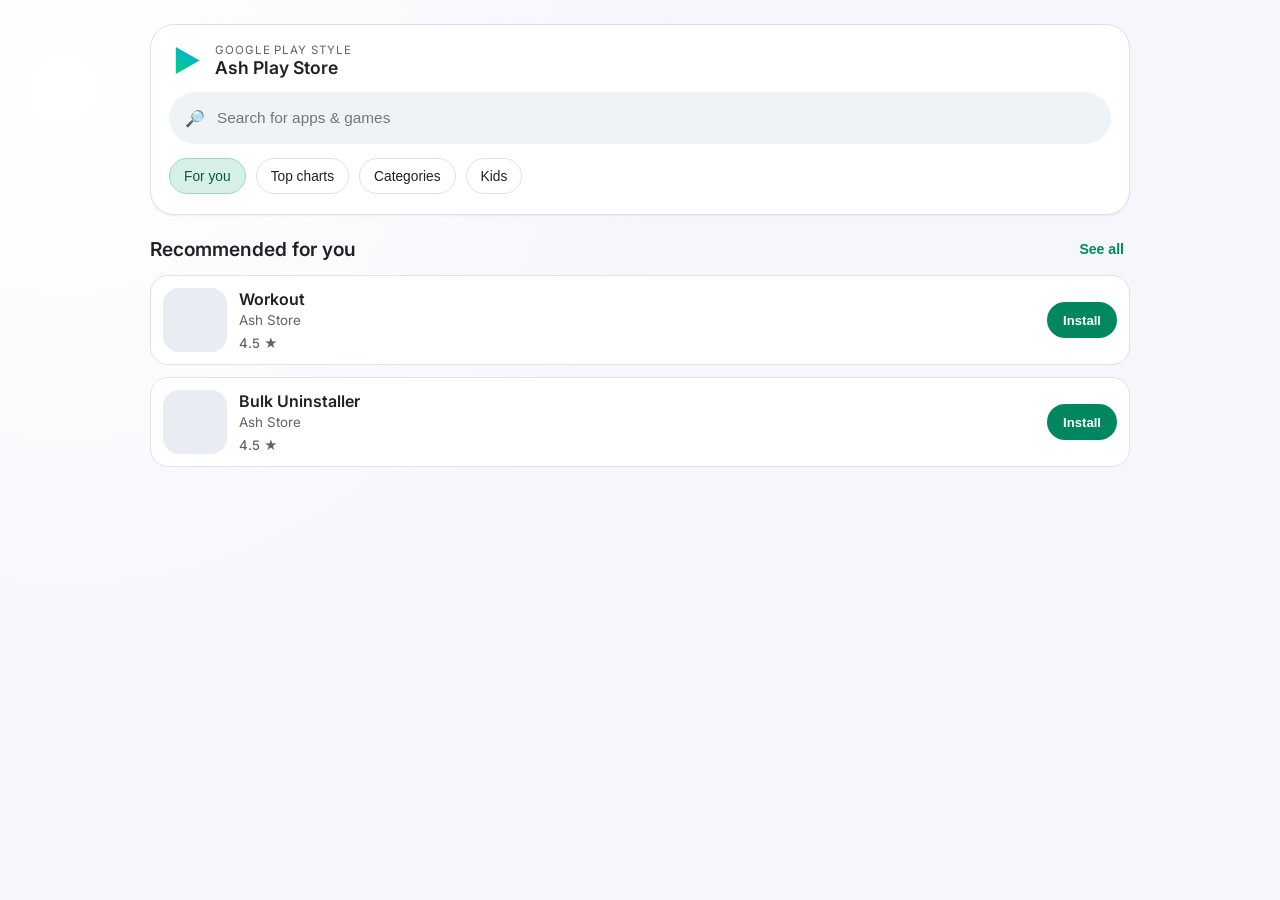
==== index.html @ 7a51cb21 "Deploy 0.12" ====
<!DOCTYPE html>
<html lang="en">
<head>
  <meta charset="UTF-8" />
  <meta name="viewport" content="width=device-width, initial-scale=1.0" />
  <title>Ash Play Store - Download Android Apps</title>
  <meta name="description" content="Discover and download Android apps from Ash Play Store. Browse app details, ratings, and direct APK install links in a clean Play-style interface." />
  <meta name="keywords" content="Ash Play Store, Android apps, APK download, app store, mobile apps" />
  <meta name="author" content="Ash Store" />
  <meta name="robots" content="index, follow, max-image-preview:large" />
  <meta name="theme-color" content="#01875f" />

  <meta property="og:type" content="website" />
  <meta property="og:title" content="Ash Play Store - Download Android Apps" />
  <meta property="og:description" content="Browse and install Android apps with ratings and direct APK links from Ash Play Store." />
  <meta property="og:image" content="favicon.svg" />
  <meta property="og:site_name" content="Ash Play Store" />

  <meta name="twitter:card" content="summary" />
  <meta name="twitter:title" content="Ash Play Store - Download Android Apps" />
  <meta name="twitter:description" content="Browse and install Android apps with ratings and direct APK links from Ash Play Store." />
  <meta name="twitter:image" content="favicon.svg" />

  <link rel="icon" href="favicon.svg" type="image/svg+xml" />
  <link rel="shortcut icon" href="favicon.svg" type="image/svg+xml" />
  <link rel="preconnect" href="https://fonts.googleapis.com" />
  <link rel="preconnect" href="https://fonts.gstatic.com" crossorigin />
  <link href="https://fonts.googleapis.com/css2?family=Inter:wght@400;500;600&family=JetBrains+Mono:wght@500&family=Playfair+Display:ital,wght@0,400;0,600;1,400&family=Source+Serif+4:wght@400;500&display=swap" rel="stylesheet" />
  <link rel="stylesheet" href="styles.css" />
  <script type="application/ld+json">
    {
      "@context": "https://schema.org",
      "@type": "WebSite",
      "name": "Ash Play Store",
      "description": "A Play-style web store to discover and download Android apps.",
      "potentialAction": {
        "@type": "SearchAction",
        "target": "{search_term_string}",
        "query-input": "required name=search_term_string"
      }
    }
  </script>
</head>
<body>
  <main class="play-shell">
    <header class="top-bar" aria-label="Store header">
      <div class="brand-wrap">
        <div class="play-mark" aria-hidden="true"></div>
        <div>
          <p class="brand-eyebrow">Google Play style</p>
          <h1>Ash Play Store</h1>
        </div>
      </div>

      <label class="search-wrap" for="searchInput">
        <span class="search-icon" aria-hidden="true">🔎</span>
        <input id="searchInput" type="search" placeholder="Search for apps & games" autocomplete="off" />
      </label>

      <div class="chip-row" aria-label="categories">
        <button class="chip active" type="button">For you</button>
        <button class="chip" type="button">Top charts</button>
        <button class="chip" type="button">Categories</button>
        <button class="chip" type="button">Kids</button>
      </div>
    </header>

    <section class="apps-section" aria-label="apps">
      <div class="section-head">
        <h2>Recommended for you</h2>
        <button class="see-all" type="button">See all</button>
      </div>
      <div id="appsContainer" class="apps-grid"></div>
    </section>
  </main>

  <div id="detailModal" class="modal" aria-hidden="true">
    <div class="modal-card">
      <button class="close-btn" type="button" aria-label="Close">x</button>
      <div class="modal-header">
        <div id="modalIcon" class="modal-icon"></div>
        <div>
          <h3 id="modalTitle"></h3>
          <p id="modalVersion"></p>
        </div>
      </div>

      <div class="modal-stats">
        <div id="modalRating"></div>
        <div id="modalDownloads"></div>
      </div>

      <p id="modalDescription" class="modal-description"></p>
      <div id="modalDetails" class="modal-details"></div>

      <div class="modal-actions">
        <button id="shareBtn" class="btn-ghost" type="button"><span>Share</span></button>
        <button id="installBtn" class="btn-primary" type="button"><span>Install</span></button>
      </div>
    </div>
  </div>

  <script src="script.js"></script>
</body>
</html>
---- styles.css ----
:root {
  --bg: #f5f7fb;
  --surface: #ffffff;
  --surface-alt: #eef3f8;
  --text: #202124;
  --muted: #5f6368;
  --green: #01875f;
  --green-soft: #d7f0e7;
  --line: #dde3ea;
  --shadow: 0 8px 24px rgba(60, 64, 67, 0.12);
}

* {
  box-sizing: border-box;
}

html,
body {
  margin: 0;
  min-height: 100%;
}

body {
  font-family: "Inter", sans-serif;
  background:
    radial-gradient(circle at 5% 10%, #ffffff 0%, #f5f7fb 42%),
    radial-gradient(circle at 95% 0%, #e9f7f2 0%, #f5f7fb 45%);
  color: var(--text);
}

h1,
h2,
h3,
p {
  margin: 0;
}

.play-shell {
  width: min(980px, 96vw);
  margin: 24px auto 40px;
}

.top-bar {
  background: var(--surface);
  border: 1px solid var(--line);
  border-radius: 24px;
  padding: 18px;
  box-shadow: 0 1px 2px rgba(60, 64, 67, 0.08);
  display: grid;
  gap: 14px;
}

.brand-wrap {
  display: flex;
  align-items: center;
  gap: 12px;
}

.play-mark {
  width: 34px;
  height: 34px;
  border-radius: 8px;
  background:
    linear-gradient(45deg, #00d36f, #00a7f7),
    linear-gradient(135deg, #ffb400, #ff4d4f);
  clip-path: polygon(20% 10%, 90% 50%, 20% 90%, 20% 10%);
}

.brand-eyebrow {
  color: var(--muted);
  font-size: 0.72rem;
  letter-spacing: 0.08em;
  text-transform: uppercase;
}

.brand-wrap h1 {
  font-size: 1.1rem;
  font-weight: 600;
}

.search-wrap {
  display: flex;
  align-items: center;
  gap: 10px;
  background: var(--surface-alt);
  border-radius: 999px;
  padding: 0 16px;
  min-height: 52px;
}

.search-icon {
  color: var(--muted);
}

.search-wrap input {
  width: 100%;
  border: 0;
  outline: 0;
  background: transparent;
  color: var(--text);
  font-size: 0.96rem;
}

.chip-row {
  display: flex;
  gap: 10px;
  overflow-x: auto;
  padding-bottom: 2px;
}

.chip {
  border: 1px solid var(--line);
  background: var(--surface);
  color: var(--text);
  border-radius: 999px;
  min-height: 36px;
  padding: 0 14px;
  white-space: nowrap;
  font-size: 0.86rem;
  cursor: pointer;
}

.chip.active {
  border-color: #9ed6c3;
  background: var(--green-soft);
  color: #005b40;
}

.apps-section {
  margin-top: 22px;
}

.section-head {
  display: flex;
  align-items: center;
  justify-content: space-between;
  margin-bottom: 14px;
}

.section-head h2 {
  font-size: 1.2rem;
  font-weight: 600;
}

.see-all {
  border: 0;
  background: transparent;
  color: var(--green);
  font-size: 0.88rem;
  font-weight: 600;
  cursor: pointer;
}

.apps-grid {
  display: grid;
  gap: 12px;
}

.app-card {
  background: var(--surface);
  border: 1px solid var(--line);
  border-radius: 18px;
  padding: 12px;
  display: grid;
  grid-template-columns: auto 1fr auto;
  align-items: center;
  gap: 12px;
  cursor: pointer;
  transition: transform 130ms ease, box-shadow 130ms ease;
}

.app-card:hover {
  transform: translateY(-1px);
  box-shadow: var(--shadow);
}

.app-icon,
.modal-icon {
  width: 64px;
  height: 64px;
  border-radius: 16px;
  background: #e8edf3;
  display: grid;
  place-items: center;
  overflow: hidden;
  font-weight: 700;
  color: #3c4043;
}

.app-icon img,
.modal-icon img {
  width: 100%;
  height: 100%;
  object-fit: cover;
}

.app-meta {
  min-width: 0;
}

.app-card h3 {
  font-size: 1rem;
  font-weight: 600;
  line-height: 1.25;
  overflow-wrap: anywhere;
  word-break: break-word;
}

.app-card p {
  margin-top: 3px;
  color: var(--muted);
  font-size: 0.84rem;
}

.app-rating {
  margin-top: 7px;
  color: var(--muted);
  font-size: 0.82rem;
  font-weight: 500;
}

.btn-primary,
.btn-ghost {
  border: 0;
  border-radius: 999px;
  min-height: 36px;
  padding: 0 16px;
  font-size: 0.82rem;
  font-weight: 600;
  cursor: pointer;
}

.btn-primary {
  background: var(--green);
  color: #fff;
}

.btn-ghost {
  background: #e8f1ed;
  color: #005b40;
}

.btn-primary:hover,
.btn-ghost:hover,
.chip:hover,
.see-all:hover {
  filter: brightness(0.97);
}

.placeholder {
  background: var(--surface);
  border: 1px dashed #bcc7d3;
  border-radius: 14px;
  padding: 18px;
  color: var(--muted);
}

.modal {
  padding: 0 !important;
  position: fixed;
  inset: 0;
  z-index: 30;
  display: none;
  place-items: center;
  padding: 18px;
  background: rgba(32, 33, 36, 0.46);
}

.modal.show {
  display: grid;
}

.modal-card {
  width: min(720px, 96vw);
  background: var(--surface);
  border-radius: 24px;
  border: 1px solid var(--line);
  padding: 20px;
  box-shadow: 0 24px 50px rgba(32, 33, 36, 0.28);
  position: relative;
}

.close-btn {
  position: absolute;
  top: 12px;
  right: 12px;
  width: 34px;
  height: 34px;
  border-radius: 50%;
  border: 0;
  background: #edf1f5;
  color: #3c4043;
  font-size: 1rem;
  cursor: pointer;
}

.modal-header {
  display: flex;
  gap: 12px;
  align-items: center;
}

.modal-header h3 {
  font-size: clamp(1.2rem, 3.6vw, 1.8rem);
  line-height: 1.2;
  overflow-wrap: anywhere;
  word-break: break-word;
}

.modal-header p {
  margin-top: 2px;
  color: var(--muted);
  font-size: 0.9rem;
}

.modal-stats {
  margin-top: 14px;
  display: flex;
  flex-wrap: wrap;
  gap: 8px;
}

.modal-stats > div {
  border-radius: 999px;
  background: var(--surface-alt);
  color: #3c4043;
  font-size: 0.8rem;
  font-weight: 600;
  padding: 7px 12px;
}

.modal-description {
  margin-top: 14px;
  color: #3c4043;
  line-height: 1.55;
}

.modal-details {
  margin-top: 14px;
  display: grid;
  gap: 8px;
}

.detail-item {
  display: flex;
  justify-content: space-between;
  gap: 8px;
  background: var(--surface-alt);
  border-radius: 10px;
  padding: 9px 12px;
  font-size: 0.85rem;
}

.modal-actions {
  margin-top: 18px;
  display: flex;
  justify-content: flex-end;
  gap: 10px;
}

.btn-primary:focus-visible,
.btn-ghost:focus-visible,
.close-btn:focus-visible,
.search-wrap input:focus-visible,
.chip:focus-visible,
.see-all:focus-visible {
  outline: 3px solid #8ad7bb;
  outline-offset: 2px;
}

@media (max-width: 700px) {
  .play-shell {
    margin: 14px auto 22px;
  }

  .top-bar {
    border-radius: 18px;
    padding: 14px;
  }

  .app-card {
    grid-template-columns: auto 1fr;
  }

  .app-card .btn-primary {
    grid-column: 1 / -1;
    justify-self: end;
  }

  .modal-actions {
    flex-direction: column;
  }
}

@media (prefers-reduced-motion: reduce) {
  *,
  *::before,
  *::after {
    transition-duration: 0.01ms !important;
    animation-duration: 0.01ms !important;
  }
}
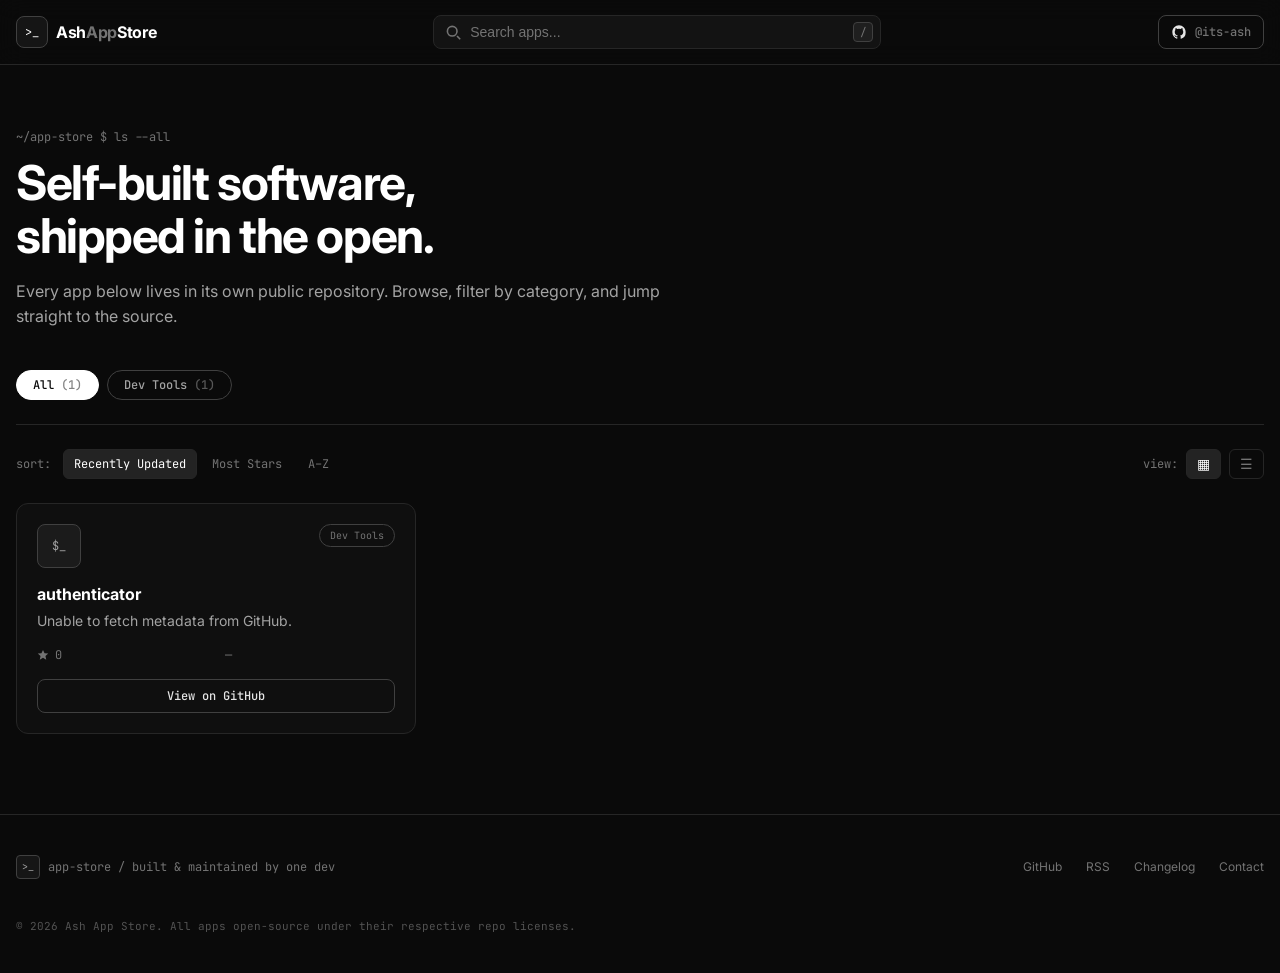
==== commit 9a7874a9: "new design" ====
--- a/index.html
+++ b/index.html
@@ -3,80 +3,100 @@
 <head>
   <meta charset="UTF-8" />
   <meta name="viewport" content="width=device-width, initial-scale=1.0" />
-  <title>Ash Play Store - Download Android Apps</title>
-  <meta name="description" content="Discover and download Android apps from Ash Play Store. Browse app details, ratings, and direct APK install links in a clean Play-style interface." />
-  <meta name="keywords" content="Ash Play Store, Android apps, APK download, app store, mobile apps" />
+  <title>Ash App Store — Self-built software, shipped in the open</title>
+  <meta name="description" content="Every app lives in its own public repository. Browse, filter by category, and jump straight to the source." />
   <meta name="author" content="Ash Store" />
   <meta name="robots" content="index, follow, max-image-preview:large" />
-  <meta name="theme-color" content="#01875f" />
+  <meta name="theme-color" content="#0a0a0a" />
 
   <meta property="og:type" content="website" />
-  <meta property="og:title" content="Ash Play Store - Download Android Apps" />
-  <meta property="og:description" content="Browse and install Android apps with ratings and direct APK links from Ash Play Store." />
+  <meta property="og:title" content="Ash App Store" />
+  <meta property="og:description" content="Self-built software, shipped in the open. Browse and install apps from public repositories." />
   <meta property="og:image" content="favicon.svg" />
-  <meta property="og:site_name" content="Ash Play Store" />
+  <meta property="og:site_name" content="Ash App Store" />
 
   <meta name="twitter:card" content="summary" />
-  <meta name="twitter:title" content="Ash Play Store - Download Android Apps" />
-  <meta name="twitter:description" content="Browse and install Android apps with ratings and direct APK links from Ash Play Store." />
+  <meta name="twitter:title" content="Ash App Store" />
+  <meta name="twitter:description" content="Self-built software, shipped in the open." />
   <meta name="twitter:image" content="favicon.svg" />
 
   <link rel="icon" href="favicon.svg" type="image/svg+xml" />
   <link rel="shortcut icon" href="favicon.svg" type="image/svg+xml" />
   <link rel="preconnect" href="https://fonts.googleapis.com" />
   <link rel="preconnect" href="https://fonts.gstatic.com" crossorigin />
-  <link href="https://fonts.googleapis.com/css2?family=Inter:wght@400;500;600&family=JetBrains+Mono:wght@500&family=Playfair+Display:ital,wght@0,400;0,600;1,400&family=Source+Serif+4:wght@400;500&display=swap" rel="stylesheet" />
+  <link href="https://fonts.googleapis.com/css2?family=Inter:wght@400;500;600;700&family=JetBrains+Mono:wght@400;500&display=swap" rel="stylesheet" />
   <link rel="stylesheet" href="styles.css" />
-  <script type="application/ld+json">
-    {
-      "@context": "https://schema.org",
-      "@type": "WebSite",
-      "name": "Ash Play Store",
-      "description": "A Play-style web store to discover and download Android apps.",
-      "potentialAction": {
-        "@type": "SearchAction",
-        "target": "{search_term_string}",
-        "query-input": "required name=search_term_string"
-      }
-    }
-  </script>
 </head>
 <body>
-  <main class="play-shell">
-    <header class="top-bar" aria-label="Store header">
-      <div class="brand-wrap">
-        <div class="play-mark" aria-hidden="true"></div>
-        <div>
-          <p class="brand-eyebrow">Google Play style</p>
-          <h1>Ash Play Store</h1>
-        </div>
+  <header class="navbar">
+    <div class="navbar-inner">
+      <a href="#" class="logo">
+        <span class="logo-icon">&gt;_</span>
+        <span class="logo-text">Ash<span>App</span>Store</span>
+      </a>
+      <div class="search-wrap">
+        <span class="search-icon" aria-hidden="true">
+          <svg viewBox="0 0 20 20" fill="none" stroke="currentColor" stroke-width="2"><circle cx="9" cy="9" r="6"/><path d="m15 15 4 4"/></svg>
+        </span>
+        <input id="searchInput" type="search" placeholder="Search apps..." autocomplete="off" />
+        <kbd class="search-kbd">/</kbd>
       </div>
+      <a href="https://github.com/its-ash" class="nav-github" target="_blank" rel="noopener">
+        <span class="gh-icon">
+          <svg viewBox="0 0 24 24" fill="currentColor"><path d="M12 2C6.48 2 2 6.58 2 12.25c0 4.52 2.87 8.36 6.84 9.71.5.09.68-.22.68-.49v-1.71c-2.78.62-3.37-1.21-3.37-1.21-.45-1.18-1.11-1.49-1.11-1.49-.91-.63.07-.62.07-.62 1 .07 1.53 1.05 1.53 1.05.89 1.56 2.34 1.11 2.91.85.09-.66.35-1.11.63-1.36-2.22-.26-4.56-1.14-4.56-5.07 0-1.12.39-2.03 1.03-2.75-.1-.26-.45-1.3.1-2.7 0 0 .84-.28 2.75 1.05a9.36 9.36 0 0 1 5 0c1.91-1.33 2.75-1.05 2.75-1.05.55 1.4.2 2.44.1 2.7.64.72 1.03 1.63 1.03 2.75 0 3.94-2.34 4.81-4.57 5.06.36.32.68.94.68 1.9v2.82c0 .27.18.59.69.49A10.26 10.26 0 0 0 22 12.25C22 6.58 17.52 2 12 2Z"/></svg>
+        </span>
+        <span class="nav-github-text">@its-ash</span>
+      </a>
+    </div>
+  </header>
 
-      <label class="search-wrap" for="searchInput">
-        <span class="search-icon" aria-hidden="true">🔎</span>
-        <input id="searchInput" type="search" placeholder="Search for apps & games" autocomplete="off" />
-      </label>
+  <main class="main-inner">
+    <section class="hero">
+      <p class="hero-eyebrow">~/app-store $ ls --all</p>
+      <h1 class="hero-title">Self-built software,<br />shipped in the open.</h1>
+      <p class="hero-sub">Every app below lives in its own public repository. Browse, filter by category, and jump straight to the source.</p>
+    </section>
 
-      <div class="chip-row" aria-label="categories">
-        <button class="chip active" type="button">For you</button>
-        <button class="chip" type="button">Top charts</button>
-        <button class="chip" type="button">Categories</button>
-        <button class="chip" type="button">Kids</button>
+    <section class="category-bar" id="categoryBar"></section>
+
+    <section class="toolbar">
+      <div class="sort-group">
+        <span class="sort-label">sort:</span>
+        <button class="sort-btn active" data-sort="updated" type="button">Recently Updated</button>
+        <button class="sort-btn" data-sort="stars" type="button">Most Stars</button>
+        <button class="sort-btn" data-sort="name" type="button">A–Z</button>
       </div>
-    </header>
+      <div class="view-toggle">
+        <span class="view-label">view:</span>
+        <button class="view-btn active" data-view="grid" aria-label="Grid view" type="button">▦</button>
+        <button class="view-btn" data-view="list" aria-label="List view" type="button">☰</button>
+      </div>
+    </section>
 
-    <section class="apps-section" aria-label="apps">
-      <div class="section-head">
-        <h2>Recommended for you</h2>
-        <button class="see-all" type="button">See all</button>
-      </div>
+    <section class="apps-section">
       <div id="appsContainer" class="apps-grid"></div>
     </section>
   </main>
 
+  <footer class="footer">
+    <div class="footer-inner">
+      <div class="footer-brand">
+        <span class="footer-icon">&gt;_</span>
+        <span class="footer-text">app-store / built &amp; maintained by one dev</span>
+      </div>
+      <nav class="footer-nav">
+        <a href="https://github.com/its-ash" target="_blank" rel="noopener">GitHub</a>
+        <a href="#">RSS</a>
+        <a href="#">Changelog</a>
+        <a href="#">Contact</a>
+      </nav>
+    </div>
+    <p class="footer-copy">© 2026 Ash App Store. All apps open-source under their respective repo licenses.</p>
+  </footer>
+
   <div id="detailModal" class="modal" aria-hidden="true">
     <div class="modal-card">
-      <button class="close-btn" type="button" aria-label="Close">x</button>
+      <button class="close-btn" type="button" aria-label="Close">✕</button>
       <div class="modal-header">
         <div id="modalIcon" class="modal-icon"></div>
         <div>
@@ -84,17 +104,16 @@
           <p id="modalVersion"></p>
         </div>
       </div>
-
       <div class="modal-stats">
         <div id="modalRating"></div>
         <div id="modalDownloads"></div>
+        <div id="modalLanguage"></div>
       </div>
-
       <p id="modalDescription" class="modal-description"></p>
       <div id="modalDetails" class="modal-details"></div>
-
       <div class="modal-actions">
         <button id="shareBtn" class="btn-ghost" type="button"><span>Share</span></button>
+        <a id="repoLink" class="btn-secondary" href="#" target="_blank" rel="noopener"><span>View Repo</span></a>
         <button id="installBtn" class="btn-primary" type="button"><span>Install</span></button>
       </div>
     </div>
--- a/styles.css
+++ b/styles.css
@@ -1,402 +1,265 @@
 :root {
-  --bg: #f5f7fb;
-  --surface: #ffffff;
-  --surface-alt: #eef3f8;
-  --text: #202124;
-  --muted: #5f6368;
-  --green: #01875f;
-  --green-soft: #d7f0e7;
-  --line: #dde3ea;
-  --shadow: 0 8px 24px rgba(60, 64, 67, 0.12);
-}
-
-* {
-  box-sizing: border-box;
-}
-
-html,
+  --bg: #0a0a0a;
+  --surface: #111111;
+  --surface-alt: #1a1a1a;
+  --surface-hover: #1e1e1e;
+  --text: #e5e5e5;
+  --text-bright: #ffffff;
+  --muted: #737373;
+  --muted-bright: #a3a3a3;
+  --border: #262626;
+  --border-bright: #404040;
+  --accent: #ffffff;
+  --accent-contrast: #0a0a0a;
+}
+
+* { box-sizing: border-box; margin: 0; padding: 0; }
+html { scroll-behavior: smooth; }
 body {
-  margin: 0;
-  min-height: 100%;
-}
-
-body {
-  font-family: "Inter", sans-serif;
-  background:
-    radial-gradient(circle at 5% 10%, #ffffff 0%, #f5f7fb 42%),
-    radial-gradient(circle at 95% 0%, #e9f7f2 0%, #f5f7fb 45%);
+  font-family: "Inter", system-ui, -apple-system, sans-serif;
+  background-color: var(--bg);
   color: var(--text);
-}
-
-h1,
-h2,
-h3,
-p {
-  margin: 0;
-}
-
-.play-shell {
-  width: min(980px, 96vw);
-  margin: 24px auto 40px;
-}
-
-.top-bar {
-  background: var(--surface);
-  border: 1px solid var(--line);
-  border-radius: 24px;
-  padding: 18px;
-  box-shadow: 0 1px 2px rgba(60, 64, 67, 0.08);
-  display: grid;
-  gap: 14px;
-}
-
-.brand-wrap {
-  display: flex;
-  align-items: center;
-  gap: 12px;
-}
-
-.play-mark {
-  width: 34px;
-  height: 34px;
-  border-radius: 8px;
-  background:
-    linear-gradient(45deg, #00d36f, #00a7f7),
-    linear-gradient(135deg, #ffb400, #ff4d4f);
-  clip-path: polygon(20% 10%, 90% 50%, 20% 90%, 20% 10%);
-}
-
-.brand-eyebrow {
-  color: var(--muted);
-  font-size: 0.72rem;
-  letter-spacing: 0.08em;
-  text-transform: uppercase;
-}
-
-.brand-wrap h1 {
-  font-size: 1.1rem;
-  font-weight: 600;
-}
-
-.search-wrap {
-  display: flex;
-  align-items: center;
-  gap: 10px;
-  background: var(--surface-alt);
-  border-radius: 999px;
-  padding: 0 16px;
-  min-height: 52px;
-}
-
-.search-icon {
-  color: var(--muted);
-}
-
+  -webkit-font-smoothing: antialiased;
+  min-height: 100vh;
+}
+::selection { background-color: var(--accent); color: var(--accent-contrast); }
+
+.navbar {
+  position: sticky; top: 0; z-index: 50;
+  border-bottom: 1px solid var(--border);
+  background-color: rgba(10,10,10,0.9);
+  backdrop-filter: blur(12px);
+}
+.navbar-inner {
+  max-width: 80rem; margin: 0 auto; padding: 0 1rem;
+  display: flex; align-items: center; justify-content: space-between;
+  gap: 1rem; height: 4rem;
+}
+.logo { display: flex; align-items: center; gap: 0.5rem; text-decoration: none; flex-shrink: 0; }
+.logo-icon {
+  display: flex; align-items: center; justify-content: center;
+  width: 2rem; height: 2rem; border-radius: 0.5rem;
+  border: 1px solid var(--border-bright); background: rgba(255,255,255,0.05);
+  font-family: "JetBrains Mono", monospace; font-size: 0.75rem; color: var(--text-bright);
+}
+.logo-text { font-size: 1rem; font-weight: 700; letter-spacing: -0.02em; color: var(--text-bright); }
+.logo-text > span { color: var(--muted); }
+
+.search-wrap { position: relative; display: flex; align-items: center; flex: 1; max-width: 28rem; }
+.search-icon { position: absolute; left: 0.75rem; display: flex; align-items: center; color: var(--muted); pointer-events: none; }
+.search-icon svg { width: 1rem; height: 1rem; }
 .search-wrap input {
-  width: 100%;
-  border: 0;
-  outline: 0;
-  background: transparent;
-  color: var(--text);
-  font-size: 0.96rem;
-}
-
-.chip-row {
-  display: flex;
-  gap: 10px;
-  overflow-x: auto;
-  padding-bottom: 2px;
-}
-
-.chip {
-  border: 1px solid var(--line);
-  background: var(--surface);
-  color: var(--text);
-  border-radius: 999px;
-  min-height: 36px;
-  padding: 0 14px;
-  white-space: nowrap;
-  font-size: 0.86rem;
-  cursor: pointer;
-}
-
-.chip.active {
-  border-color: #9ed6c3;
-  background: var(--green-soft);
-  color: #005b40;
-}
-
-.apps-section {
-  margin-top: 22px;
-}
-
-.section-head {
-  display: flex;
-  align-items: center;
-  justify-content: space-between;
-  margin-bottom: 14px;
-}
-
-.section-head h2 {
-  font-size: 1.2rem;
-  font-weight: 600;
-}
-
-.see-all {
-  border: 0;
-  background: transparent;
-  color: var(--green);
-  font-size: 0.88rem;
-  font-weight: 600;
-  cursor: pointer;
-}
-
-.apps-grid {
-  display: grid;
-  gap: 12px;
-}
+  width: 100%; border: 1px solid var(--border);
+  background: rgba(255,255,255,0.04); border-radius: 0.5rem;
+  padding: 0.5rem 2.5rem 0.5rem 2.25rem; font-size: 0.875rem; color: var(--text);
+  outline: none; transition: border-color 150ms, background 150ms;
+}
+.search-wrap input::placeholder { color: var(--muted); }
+.search-wrap input:focus { border-color: var(--border-bright); background: rgba(255,255,255,0.06); }
+.search-kbd {
+  position: absolute; right: 0.5rem; display: none;
+  align-items: center; justify-content: center; min-width: 1.25rem; height: 1.25rem;
+  border: 1px solid var(--border-bright); background: rgba(255,255,255,0.05);
+  border-radius: 0.25rem; font-family: "JetBrains Mono", monospace; font-size: 0.6875rem;
+  color: var(--muted); pointer-events: none;
+}
+@media (min-width: 640px) { .search-kbd { display: flex; } }
+
+.nav-github {
+  display: flex; align-items: center; gap: 0.5rem; flex-shrink: 0;
+  border: 1px solid var(--border-bright); border-radius: 0.5rem; padding: 0.5rem 0.75rem;
+  font-size: 0.875rem; font-weight: 500; color: var(--text); text-decoration: none;
+  transition: border-color 150ms, background 150ms;
+}
+.nav-github:hover { background: rgba(255,255,255,0.05); }
+.gh-icon { display: flex; align-items: center; }
+.gh-icon svg { width: 1rem; height: 1rem; }
+.nav-github-text { display: none; font-family: "JetBrains Mono", monospace; font-size: 0.75rem; color: var(--muted); }
+@media (min-width: 768px) { .nav-github-text { display: inline; } }
+
+.main-inner { max-width: 80rem; margin: 0 auto; padding: 0 1rem; }
+
+.hero { padding-top: 3rem; padding-bottom: 2rem; }
+@media (min-width: 640px) { .hero { padding-top: 4rem; padding-bottom: 2.5rem; } }
+.hero-eyebrow { font-family: "JetBrains Mono", monospace; font-size: 0.75rem; color: var(--muted); margin-bottom: 0.75rem; }
+.hero-title { font-size: 1.875rem; font-weight: 700; letter-spacing: -0.03em; line-height: 1.1; color: var(--text-bright); }
+@media (min-width: 640px) { .hero-title { font-size: 2.25rem; } }
+@media (min-width: 1024px) { .hero-title { font-size: 3rem; } }
+.hero-sub { margin-top: 1rem; max-width: 42rem; font-size: 0.875rem; color: var(--muted-bright); line-height: 1.6; }
+@media (min-width: 640px) { .hero-sub { font-size: 1rem; } }
+
+.category-bar {
+  display: flex; flex-wrap: wrap; gap: 0.5rem;
+  padding-bottom: 1.5rem; border-bottom: 1px solid var(--border);
+}
+.cat-pill {
+  border: 1px solid var(--border-bright); background: transparent; color: var(--muted-bright);
+  border-radius: 9999px; padding: 0.375rem 1rem;
+  font-family: "JetBrains Mono", monospace; font-size: 0.75rem; font-weight: 500;
+  cursor: pointer; transition: border-color 150ms, color 150ms, background 150ms;
+}
+.cat-pill:hover { color: var(--text-bright); }
+.cat-pill.active { background: var(--accent); border-color: var(--accent); color: var(--accent-contrast); }
+.cat-count { opacity: 0.5; }
+
+.toolbar {
+  display: flex; flex-wrap: wrap; align-items: center; justify-content: space-between;
+  gap: 1rem; padding: 1.5rem 0;
+}
+.sort-group { display: flex; align-items: center; gap: 0.25rem; font-family: "JetBrains Mono", monospace; font-size: 0.75rem; }
+.sort-label { color: var(--muted); margin-right: 0.5rem; }
+.sort-btn {
+  border: 1px solid transparent; background: transparent; color: var(--muted);
+  border-radius: 0.375rem; padding: 0.375rem 0.625rem;
+  font-family: "JetBrains Mono", monospace; font-size: 0.75rem; cursor: pointer;
+  transition: color 150ms, background 150ms;
+}
+.sort-btn:hover { color: var(--text); background: rgba(255,255,255,0.05); }
+.sort-btn.active { color: var(--text-bright); background: rgba(255,255,255,0.1); border-color: var(--border); }
+
+.view-toggle { display: flex; align-items: center; gap: 0.5rem; }
+.view-label { font-family: "JetBrains Mono", monospace; font-size: 0.75rem; color: var(--muted); }
+.view-btn {
+  display: flex; align-items: center; justify-content: center;
+  border: 1px solid var(--border); background: transparent; color: var(--muted);
+  border-radius: 0.375rem; padding: 0.375rem 0.625rem; font-size: 0.875rem; cursor: pointer;
+  transition: color 150ms, background 150ms;
+}
+.view-btn:hover { color: var(--text); }
+.view-btn.active { color: var(--text-bright); background: rgba(255,255,255,0.1); border-color: var(--border); }
+
+.apps-section { padding-bottom: 5rem; }
+.apps-grid { display: grid; grid-template-columns: 1fr; gap: 1rem; }
+@media (min-width: 640px) { .apps-grid { grid-template-columns: repeat(2, 1fr); gap: 1.5rem; } }
+@media (min-width: 1024px) { .apps-grid { grid-template-columns: repeat(3, 1fr); } }
+.apps-grid.list-view { grid-template-columns: 1fr; }
 
 .app-card {
-  background: var(--surface);
-  border: 1px solid var(--line);
-  border-radius: 18px;
-  padding: 12px;
-  display: grid;
-  grid-template-columns: auto 1fr auto;
-  align-items: center;
-  gap: 12px;
-  cursor: pointer;
-  transition: transform 130ms ease, box-shadow 130ms ease;
-}
-
-.app-card:hover {
-  transform: translateY(-1px);
-  box-shadow: var(--shadow);
-}
-
-.app-icon,
+  display: flex; flex-direction: column;
+  border: 1px solid var(--border); background: rgba(255,255,255,0.02);
+  border-radius: 0.75rem; padding: 1.25rem; cursor: pointer;
+  transition: border-color 150ms, background 150ms;
+}
+.app-card:hover { border-color: var(--border-bright); background: rgba(255,255,255,0.04); }
+
+.app-card-top { display: flex; align-items: flex-start; justify-content: space-between; margin-bottom: 1rem; }
+.app-icon {
+  display: flex; align-items: center; justify-content: center;
+  width: 2.75rem; height: 2.75rem; border-radius: 0.5rem;
+  border: 1px solid var(--border-bright); background: rgba(255,255,255,0.05);
+  overflow: hidden; font-family: "JetBrains Mono", monospace; font-size: 0.75rem; color: var(--muted-bright);
+}
+.app-icon img { width: 100%; height: 100%; object-fit: cover; }
+.app-category {
+  border: 1px solid var(--border-bright); border-radius: 9999px; padding: 0.25rem 0.625rem;
+  font-family: "JetBrains Mono", monospace; font-size: 0.625rem; color: var(--muted);
+}
+.app-name { font-size: 1rem; font-weight: 700; color: var(--text-bright); margin-bottom: 0.375rem; word-break: break-word; }
+.app-desc { font-size: 0.875rem; color: var(--muted-bright); line-height: 1.5; margin-bottom: 1rem; }
+.app-footer {
+  margin-top: auto; display: flex; align-items: center; justify-content: space-between;
+  font-family: "JetBrains Mono", monospace; font-size: 0.75rem; color: var(--muted); margin-bottom: 1rem;
+}
+.app-star { display: flex; align-items: center; gap: 0.375rem; }
+.app-star svg { width: 0.75rem; height: 0.75rem; color: var(--muted); }
+.app-link {
+  display: block; width: 100%; border: 1px solid var(--border-bright); border-radius: 0.5rem;
+  padding: 0.5rem; text-align: center; font-family: "JetBrains Mono", monospace;
+  font-size: 0.75rem; font-weight: 500; color: var(--text); text-decoration: none;
+  transition: border-color 150ms, background 150ms, color 150ms;
+}
+.app-link:hover { background: var(--accent); color: var(--accent-contrast); }
+
+.apps-grid.list-view .app-card { flex-direction: row; align-items: center; gap: 1rem; }
+.apps-grid.list-view .app-card-top { margin-bottom: 0; flex-shrink: 0; }
+.apps-grid.list-view .app-card > .app-info { flex: 1; min-width: 0; }
+.apps-grid.list-view .app-desc { margin-bottom: 0; -webkit-line-clamp: 1; -webkit-box-orient: vertical; overflow: hidden; display: -webkit-box; }
+.apps-grid.list-view .app-footer { margin-top: 0.5rem; margin-bottom: 0; }
+.apps-grid.list-view .app-link { width: auto; flex-shrink: 0; }
+
+.loading, .placeholder {
+  grid-column: 1 / -1; text-align: center; padding: 3rem 1rem;
+  font-family: "JetBrains Mono", monospace; font-size: 0.875rem; color: var(--muted);
+}
+.placeholder { border: 1px dashed var(--border-bright); border-radius: 0.875rem; }
+
+.footer { border-top: 1px solid var(--border); }
+.footer-inner {
+  max-width: 80rem; margin: 0 auto; padding: 2.5rem 1rem;
+  display: flex; flex-direction: column; align-items: flex-start; justify-content: space-between; gap: 1.5rem;
+}
+@media (min-width: 640px) { .footer-inner { flex-direction: row; align-items: center; } }
+.footer-brand { display: flex; align-items: center; gap: 0.5rem; }
+.footer-icon {
+  display: flex; align-items: center; justify-content: center; width: 1.5rem; height: 1.5rem;
+  border: 1px solid var(--border-bright); background: rgba(255,255,255,0.05);
+  border-radius: 0.25rem; font-family: "JetBrains Mono", monospace; font-size: 0.625rem; color: var(--muted-bright);
+}
+.footer-text { font-family: "JetBrains Mono", monospace; font-size: 0.75rem; color: var(--muted); }
+.footer-nav { display: flex; flex-wrap: wrap; gap: 1.5rem; }
+.footer-nav a { font-size: 0.75rem; color: var(--muted); text-decoration: none; transition: color 150ms; }
+.footer-nav a:hover { color: var(--text); }
+.footer-copy { max-width: 80rem; margin: 0 auto; padding: 0 1rem 2.5rem; font-family: "JetBrains Mono", monospace; font-size: 0.6875rem; color: #525252; }
+
+.modal {
+  position: fixed; inset: 0; z-index: 100; display: none; place-items: center;
+  padding: 1rem; background: rgba(0,0,0,0.6); backdrop-filter: blur(4px);
+}
+.modal.show { display: grid; }
+.modal-card {
+  width: min(720px, 96vw); max-height: 90vh; overflow-y: auto;
+  background: var(--surface); border: 1px solid var(--border);
+  border-radius: 1.5rem; padding: 1.5rem; position: relative;
+}
+.close-btn {
+  position: absolute; top: 0.75rem; right: 0.75rem; width: 2.125rem; height: 2.125rem;
+  border-radius: 50%; border: 1px solid var(--border); background: var(--surface-alt);
+  color: var(--text); font-size: 0.875rem; cursor: pointer; transition: background 150ms;
+}
+.close-btn:hover { background: var(--surface-hover); }
+
+.modal-header { display: flex; gap: 0.75rem; align-items: center; padding-right: 2rem; }
 .modal-icon {
-  width: 64px;
-  height: 64px;
-  border-radius: 16px;
-  background: #e8edf3;
-  display: grid;
-  place-items: center;
-  overflow: hidden;
-  font-weight: 700;
-  color: #3c4043;
-}
-
-.app-icon img,
-.modal-icon img {
-  width: 100%;
-  height: 100%;
-  object-fit: cover;
-}
-
-.app-meta {
-  min-width: 0;
-}
-
-.app-card h3 {
-  font-size: 1rem;
-  font-weight: 600;
-  line-height: 1.25;
-  overflow-wrap: anywhere;
-  word-break: break-word;
-}
-
-.app-card p {
-  margin-top: 3px;
-  color: var(--muted);
-  font-size: 0.84rem;
-}
-
-.app-rating {
-  margin-top: 7px;
-  color: var(--muted);
-  font-size: 0.82rem;
-  font-weight: 500;
-}
-
-.btn-primary,
-.btn-ghost {
-  border: 0;
-  border-radius: 999px;
-  min-height: 36px;
-  padding: 0 16px;
-  font-size: 0.82rem;
-  font-weight: 600;
-  cursor: pointer;
-}
-
-.btn-primary {
-  background: var(--green);
-  color: #fff;
-}
-
-.btn-ghost {
-  background: #e8f1ed;
-  color: #005b40;
-}
-
-.btn-primary:hover,
-.btn-ghost:hover,
-.chip:hover,
-.see-all:hover {
-  filter: brightness(0.97);
-}
-
-.placeholder {
-  background: var(--surface);
-  border: 1px dashed #bcc7d3;
-  border-radius: 14px;
-  padding: 18px;
-  color: var(--muted);
-}
-
-.modal {
-  padding: 0 !important;
-  position: fixed;
-  inset: 0;
-  z-index: 30;
-  display: none;
-  place-items: center;
-  padding: 18px;
-  background: rgba(32, 33, 36, 0.46);
-}
-
-.modal.show {
-  display: grid;
-}
-
-.modal-card {
-  width: min(720px, 96vw);
-  background: var(--surface);
-  border-radius: 24px;
-  border: 1px solid var(--line);
-  padding: 20px;
-  box-shadow: 0 24px 50px rgba(32, 33, 36, 0.28);
-  position: relative;
-}
-
-.close-btn {
-  position: absolute;
-  top: 12px;
-  right: 12px;
-  width: 34px;
-  height: 34px;
-  border-radius: 50%;
-  border: 0;
-  background: #edf1f5;
-  color: #3c4043;
-  font-size: 1rem;
-  cursor: pointer;
-}
-
-.modal-header {
-  display: flex;
-  gap: 12px;
-  align-items: center;
-}
-
-.modal-header h3 {
-  font-size: clamp(1.2rem, 3.6vw, 1.8rem);
-  line-height: 1.2;
-  overflow-wrap: anywhere;
-  word-break: break-word;
-}
-
-.modal-header p {
-  margin-top: 2px;
-  color: var(--muted);
-  font-size: 0.9rem;
-}
-
-.modal-stats {
-  margin-top: 14px;
-  display: flex;
-  flex-wrap: wrap;
-  gap: 8px;
-}
-
+  width: 4rem; height: 4rem; border-radius: 0.75rem;
+  border: 1px solid var(--border-bright); background: rgba(255,255,255,0.05);
+  display: flex; align-items: center; justify-content: center; overflow: hidden;
+  flex-shrink: 0; font-family: "JetBrains Mono", monospace; color: var(--muted-bright);
+}
+.modal-icon img { width: 100%; height: 100%; object-fit: cover; }
+.modal-header h3 { font-size: 1.5rem; font-weight: 700; color: var(--text-bright); word-break: break-word; line-height: 1.2; }
+.modal-header p { margin-top: 0.25rem; color: var(--muted); font-size: 0.875rem; }
+
+.modal-stats { margin-top: 1rem; display: flex; flex-wrap: wrap; gap: 0.5rem; }
 .modal-stats > div {
-  border-radius: 999px;
-  background: var(--surface-alt);
-  color: #3c4043;
-  font-size: 0.8rem;
-  font-weight: 600;
-  padding: 7px 12px;
-}
-
-.modal-description {
-  margin-top: 14px;
-  color: #3c4043;
-  line-height: 1.55;
-}
-
-.modal-details {
-  margin-top: 14px;
-  display: grid;
-  gap: 8px;
-}
-
+  border-radius: 9999px; background: var(--surface-alt); color: var(--text);
+  font-size: 0.75rem; font-weight: 600; padding: 0.4375rem 0.75rem;
+}
+
+.modal-description { margin-top: 1rem; color: var(--muted-bright); line-height: 1.6; font-size: 0.875rem; }
+.modal-details { margin-top: 1rem; display: grid; gap: 0.5rem; }
 .detail-item {
-  display: flex;
-  justify-content: space-between;
-  gap: 8px;
-  background: var(--surface-alt);
-  border-radius: 10px;
-  padding: 9px 12px;
-  font-size: 0.85rem;
-}
-
-.modal-actions {
-  margin-top: 18px;
-  display: flex;
-  justify-content: flex-end;
-  gap: 10px;
-}
-
-.btn-primary:focus-visible,
-.btn-ghost:focus-visible,
-.close-btn:focus-visible,
-.search-wrap input:focus-visible,
-.chip:focus-visible,
-.see-all:focus-visible {
-  outline: 3px solid #8ad7bb;
-  outline-offset: 2px;
-}
+  display: flex; justify-content: space-between; gap: 0.5rem;
+  background: var(--surface-alt); border-radius: 0.625rem; padding: 0.625rem 0.75rem; font-size: 0.8125rem;
+}
+.detail-item strong { color: var(--muted); font-weight: 500; }
+.detail-item span { color: var(--text); text-align: right; word-break: break-word; }
+
+.modal-actions { margin-top: 1.5rem; display: flex; justify-content: flex-end; gap: 0.625rem; }
+.btn-primary, .btn-ghost, .btn-secondary {
+  border: 0; border-radius: 9999px; min-height: 2.25rem; padding: 0 1.25rem;
+  font-size: 0.8125rem; font-weight: 600; cursor: pointer; text-decoration: none;
+  display: inline-flex; align-items: center; transition: filter 150ms;
+}
+.btn-primary { background: var(--accent); color: var(--accent-contrast); }
+.btn-ghost { background: var(--surface-alt); color: var(--text); border: 1px solid var(--border); }
+.btn-secondary { background: transparent; color: var(--text); border: 1px solid var(--border-bright); }
+.btn-primary:hover, .btn-ghost:hover, .btn-secondary:hover { filter: brightness(1.15); }
 
 @media (max-width: 700px) {
-  .play-shell {
-    margin: 14px auto 22px;
-  }
-
-  .top-bar {
-    border-radius: 18px;
-    padding: 14px;
-  }
-
-  .app-card {
-    grid-template-columns: auto 1fr;
-  }
-
-  .app-card .btn-primary {
-    grid-column: 1 / -1;
-    justify-self: end;
-  }
-
-  .modal-actions {
-    flex-direction: column;
-  }
+  .modal-actions { flex-direction: column; }
+  .modal-actions button, .modal-actions a { width: 100%; justify-content: center; }
 }
 
 @media (prefers-reduced-motion: reduce) {
-  *,
-  *::before,
-  *::after {
-    transition-duration: 0.01ms !important;
-    animation-duration: 0.01ms !important;
-  }
-}
+  *, *::before, *::after { transition-duration: 0.01ms !important; animation-duration: 0.01ms !important; }
+}
